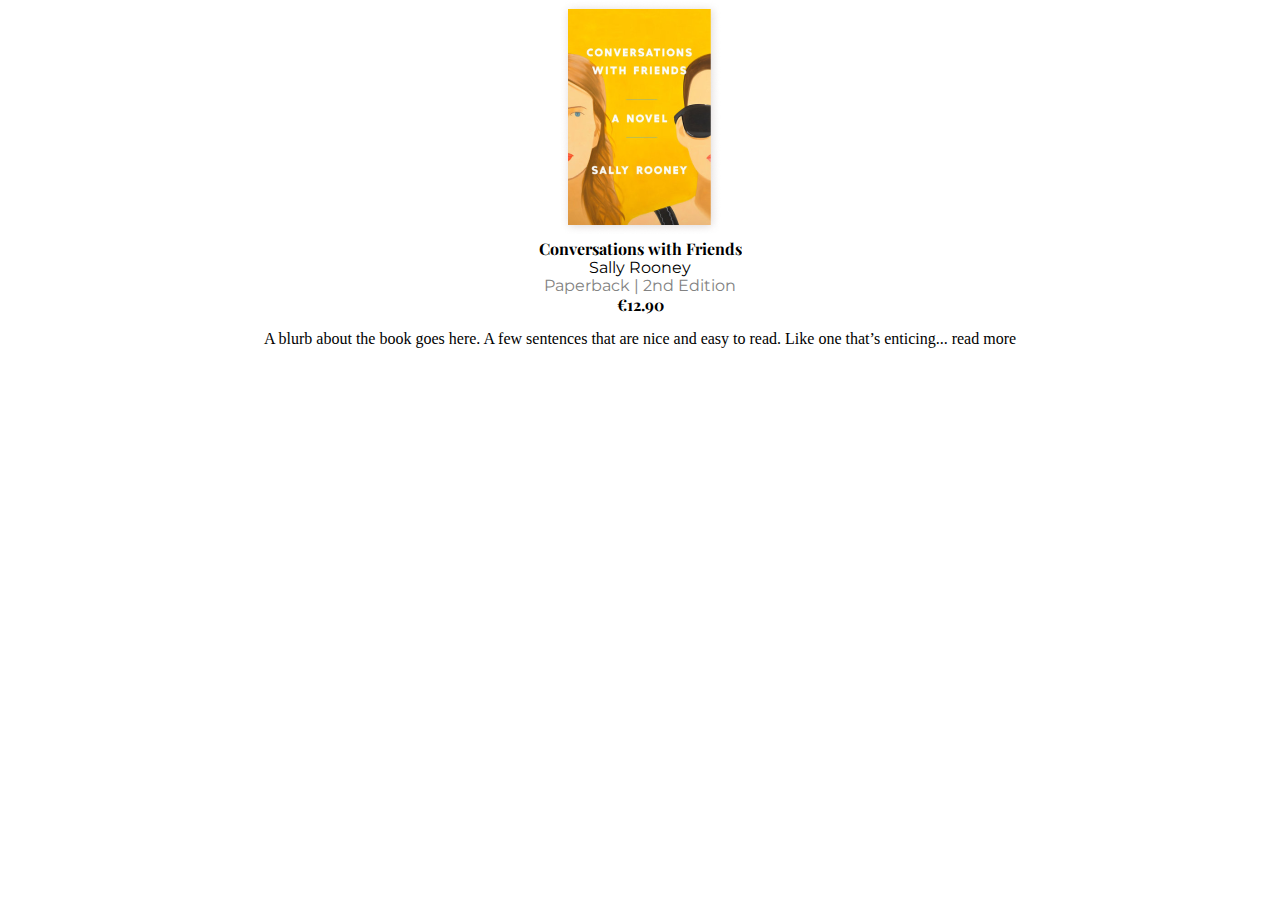
==== book_page.html @ b1493ac8 "add book page" ====
<!DOCTYPE html>
<html lang="en">
<head>
    <meta charset="UTF-8">
    <meta http-equiv="X-UA-Compatible" content="IE=edge">
    <meta name="viewport" content="width=device-width, initial-scale=1.0">
    <title>Book Page</title>
    <link rel="stylesheet" href="./assets/styles/normalize.css">
    <link rel="stylesheet" href="./assets/styles/book_page.css">
    <link href="https://fonts.googleapis.com/css2?family=Playfair+Display:wght@400;700&display=swap" rel="stylesheet">
    <link href="https://fonts.googleapis.com/css2?family=Montserrat&family=Playfair+Display:wght@400;700&display=swap" rel="stylesheet">

</head>
<body>
    <section class="book">
    <img class="book_image" src="./assets/images/home_book1.png">
    <div class="book_name">Conversations
        with Friends</div>
    <div class="book_author">Sally Rooney</div>
    <div class="book_edition">Paperback  |  2nd Edition</div>
    <div class="book_price">€12.90</div>
    <p>A blurb about the book goes here. A few sentences that are nice and easy to read. Like one that’s enticing... read more</p>
</section>
</body>
</html>
---- assets/styles/book_page.css ----
.book {
    text-align: center;
}

.book_name {
    font-family: "Playfair Display", serif;
    font-weight: 700;
}

.book_author {
    font-family: "Montserrat", serif;
    font-weight: 400;
}

.book_edition {
    font-family: "Montserrat", serif;
    font-weight: 400;
    color: #828282;
}

.book_price {
    font-family: "Playfair Display", serif;
    font-weight: 700;
}
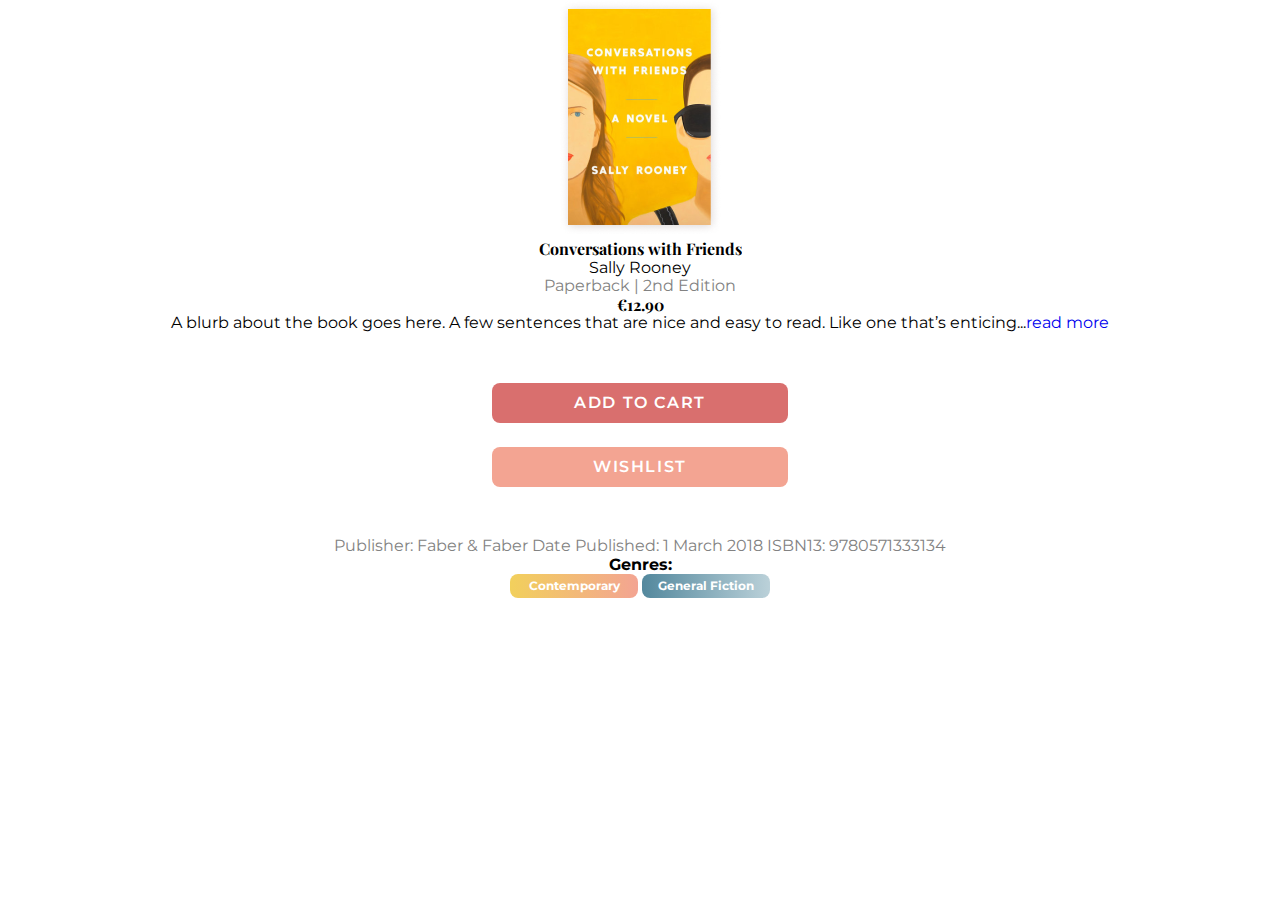
==== commit 42ee6465: "add button" ====
--- a/book_page.html
+++ b/book_page.html
@@ -19,7 +19,19 @@
     <div class="book_author">Sally Rooney</div>
     <div class="book_edition">Paperback  |  2nd Edition</div>
     <div class="book_price">€12.90</div>
-    <p>A blurb about the book goes here. A few sentences that are nice and easy to read. Like one that’s enticing... read more</p>
+    <div class="book_blurb">A blurb about the book goes here. A few sentences that are nice and easy to read. Like one that’s enticing...<a class="read" href="#">read more</a> </div>
+</section>
+<div class="btn">
+<button class="btn_add">Add to Cart</button>
+<button class="btn_wish">Wishlist</button>
+</div>
+<div class="publisher">Publisher: Faber & Faber Date Published: 1 March 2018 ISBN13: 9780571333134</div>
+<section class="genres">
+    <div class="genres_head">Genres:</div>
+    <div class="button">
+        <button class="btn_contemp">Contemporary</button>
+        <button class="btn_fiction">General Fiction</button>
+    </div>
 </section>
 </body>
 </html>--- a/assets/styles/book_page.css
+++ b/assets/styles/book_page.css
@@ -21,4 +21,96 @@
 .book_price {
     font-family: "Playfair Display", serif;
     font-weight: 700;
+}
+
+.book_blurb {
+    font-family: "Montserrat", serif;
+    font-weight: 400;
+
+}
+
+.btn_add {
+    width: 296px;
+    height: 40px;
+    text-align: center;
+    background: #D96F6E;
+    border-radius: 8px;
+    font-family: "Montserrat", serif;
+    font-weight: 600;
+    letter-spacing: 0.1em;
+    text-transform: uppercase;
+    color: #FFFFFF;
+    border: none;
+    margin: 1%;
+}
+
+.btn_wish {
+    width: 296px;
+    height: 40px;
+    background: #F3A492;
+    border-radius: 8px;
+    font-family: "Montserrat", serif;
+    font-weight: 600;
+    letter-spacing: 0.1em;
+    text-transform: uppercase;
+    color: #FFFFFF;
+    border: none;
+    margin: 1%;
+}
+
+.publisher {
+    font-family: "Montserrat", serif;
+    font-weight: normal;
+    color: #828282;
+    text-align: center;
+}
+
+.genres {
+    display: flex;
+    align-items: center;
+    flex-direction: column;
+}
+
+.genres_head {
+    font-family: "Montserrat", serif;
+    font-weight: 700;
+    text-align: center;
+
+}
+
+.btn_contemp {
+    width: 128px;
+    height: 24px;
+    font-size: 12px;
+    font-family: "Montserrat", serif;
+    font-style: normal;
+    font-weight: 700;
+    background: linear-gradient(90deg, #F2D05C 0%, #F3A492 100%);
+    border-radius: 8px;
+    border: none;
+    color: #FFFFFF;
+}
+
+.btn_fiction {
+    width: 128px;
+    height: 24px;
+    font-size: 12px;
+    font-family: "Montserrat", serif;
+    font-style: normal;
+    font-weight: 700;
+    background: linear-gradient(90deg, #53889D 0%, #BBD1D9 100%);
+    border-radius: 8px;
+    border: none;
+    color: #FFFFFF;
+}
+
+.read {
+    text-decoration: none;
+}
+
+.btn {
+    display: flex;
+    flex-direction: column;
+    align-items: center;
+    padding: 3%;
 }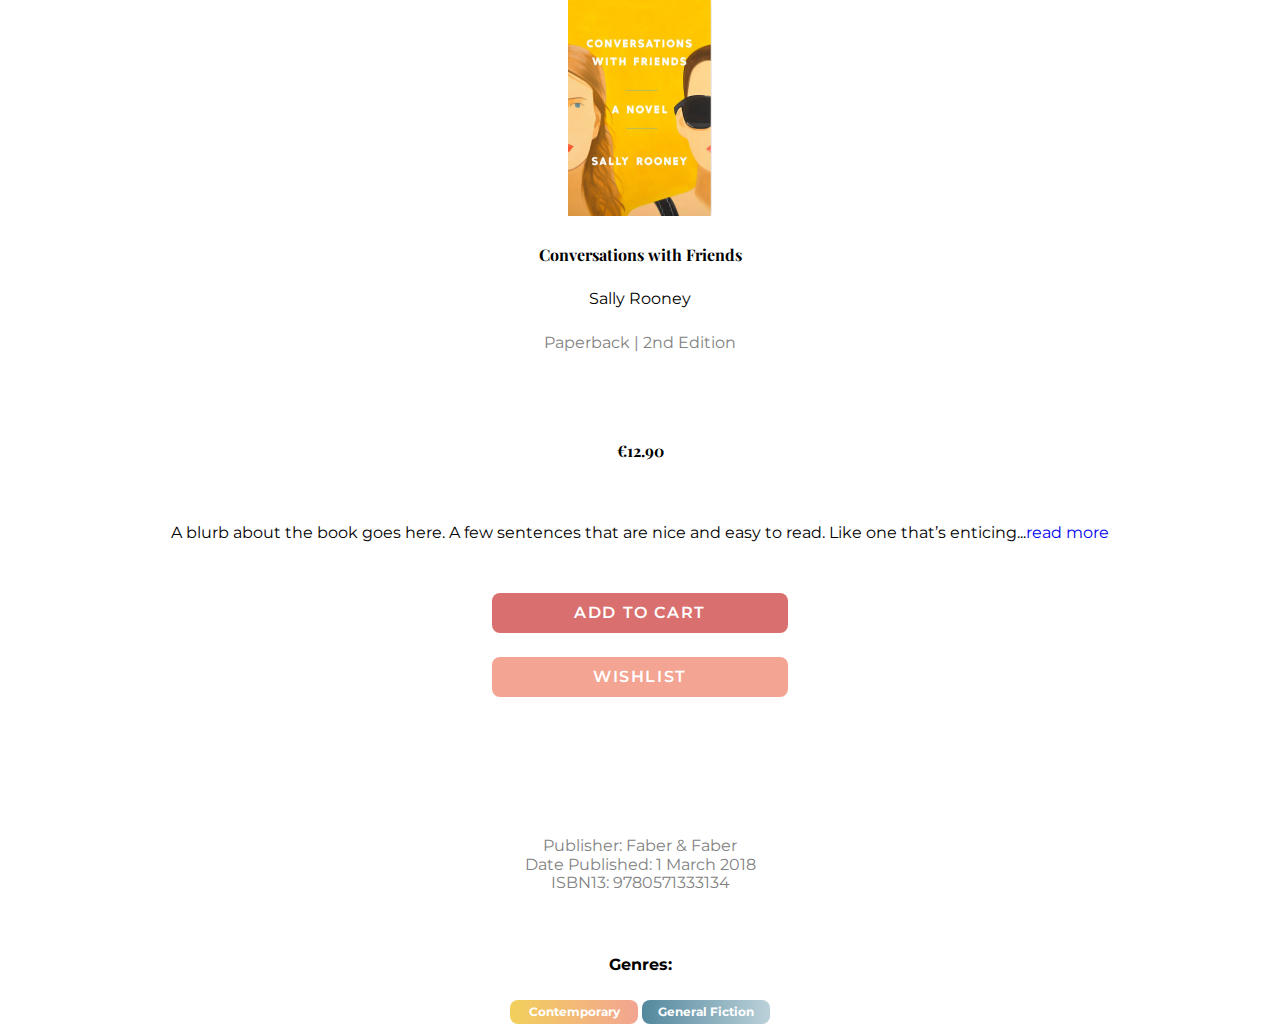
==== commit afd1f786: "padding" ====
--- a/book_page.html
+++ b/book_page.html
@@ -25,7 +25,7 @@
 <button class="btn_add">Add to Cart</button>
 <button class="btn_wish">Wishlist</button>
 </div>
-<div class="publisher">Publisher: Faber & Faber Date Published: 1 March 2018 ISBN13: 9780571333134</div>
+<div class="publisher">Publisher: Faber & Faber<br> Date Published: 1 March 2018<br> ISBN13: 9780571333134</div>
 <section class="genres">
     <div class="genres_head">Genres:</div>
     <div class="button">
--- a/assets/styles/book_page.css
+++ b/assets/styles/book_page.css
@@ -5,6 +5,7 @@
 .book_name {
     font-family: "Playfair Display", serif;
     font-weight: 700;
+    padding: 2%;
 }
 
 .book_author {
@@ -16,11 +17,13 @@
     font-family: "Montserrat", serif;
     font-weight: 400;
     color: #828282;
+    padding: 2%;
 }
 
 .book_price {
     font-family: "Playfair Display", serif;
     font-weight: 700;
+    padding: 5%;
 }
 
 .book_blurb {
@@ -63,19 +66,21 @@
     font-weight: normal;
     color: #828282;
     text-align: center;
+    padding-top: 7%;
 }
 
 .genres {
     display: flex;
     align-items: center;
     flex-direction: column;
+    padding-top: 5%;
 }
 
 .genres_head {
     font-family: "Montserrat", serif;
     font-weight: 700;
     text-align: center;
-
+    padding-bottom: 2%;
 }
 
 .btn_contemp {
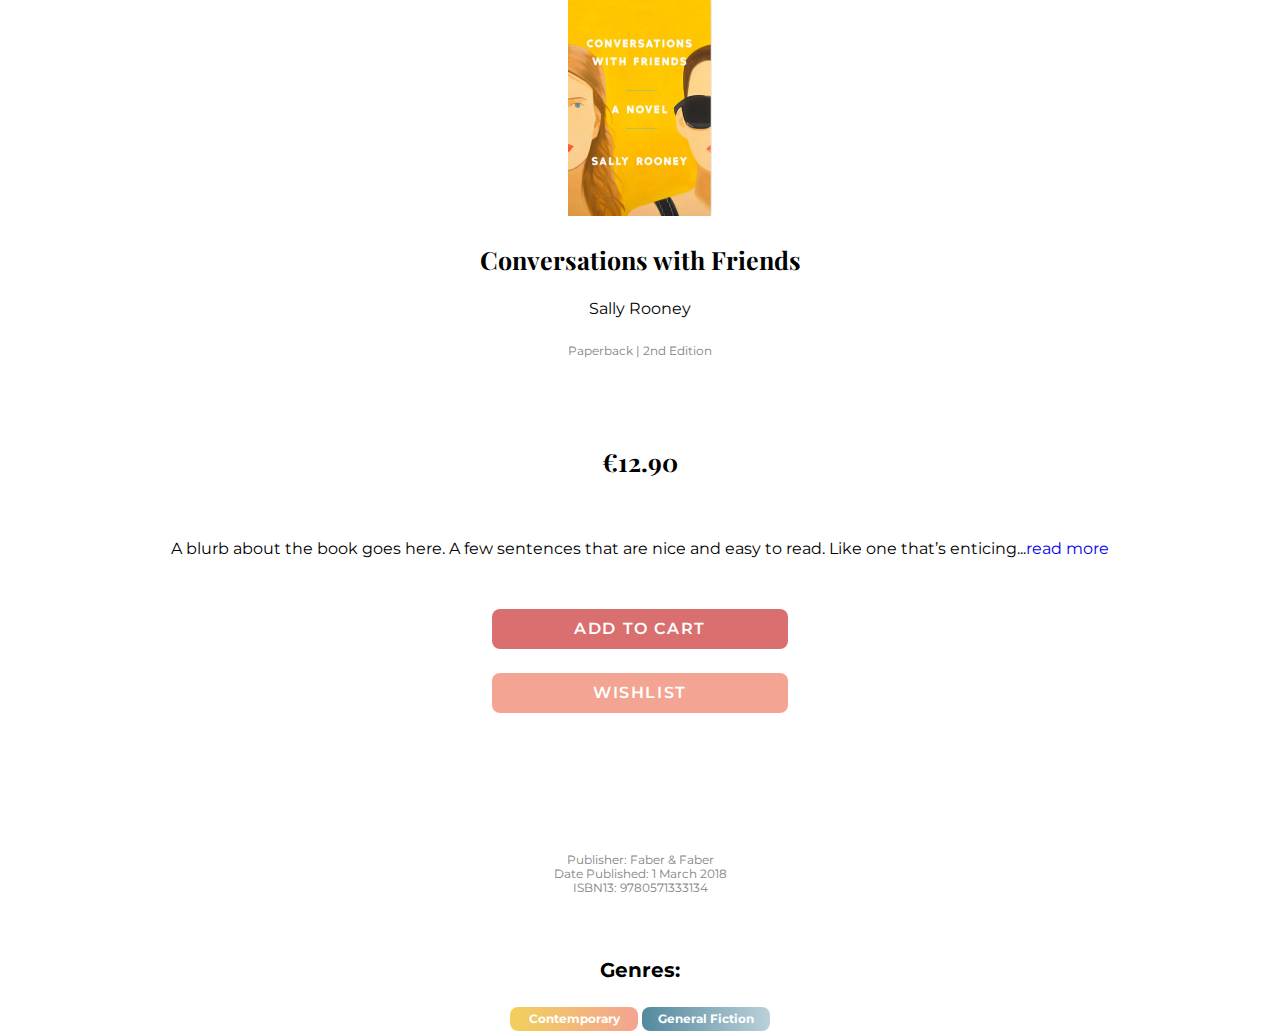
==== commit 3cd9c377: "font size" ====
--- a/book_page.html
+++ b/book_page.html
@@ -14,8 +14,7 @@
 <body>
     <section class="book">
     <img class="book_image" src="./assets/images/home_book1.png">
-    <div class="book_name">Conversations
-        with Friends</div>
+    <div class="book_name">Conversations with Friends</div>
     <div class="book_author">Sally Rooney</div>
     <div class="book_edition">Paperback  |  2nd Edition</div>
     <div class="book_price">€12.90</div>
--- a/assets/styles/book_page.css
+++ b/assets/styles/book_page.css
@@ -5,17 +5,20 @@
 .book_name {
     font-family: "Playfair Display", serif;
     font-weight: 700;
+    font-size: 25px;
     padding: 2%;
 }
 
 .book_author {
     font-family: "Montserrat", serif;
     font-weight: 400;
+    font-size: 16px;
 }
 
 .book_edition {
     font-family: "Montserrat", serif;
     font-weight: 400;
+    font-size: 12px;
     color: #828282;
     padding: 2%;
 }
@@ -23,12 +26,14 @@
 .book_price {
     font-family: "Playfair Display", serif;
     font-weight: 700;
+    font-size: 25px;
     padding: 5%;
 }
 
 .book_blurb {
     font-family: "Montserrat", serif;
     font-weight: 400;
+    font-size: 16px;
 
 }
 
@@ -40,6 +45,7 @@
     border-radius: 8px;
     font-family: "Montserrat", serif;
     font-weight: 600;
+    font-size: 16px;
     letter-spacing: 0.1em;
     text-transform: uppercase;
     color: #FFFFFF;
@@ -54,6 +60,7 @@
     border-radius: 8px;
     font-family: "Montserrat", serif;
     font-weight: 600;
+    font-size: 16px;
     letter-spacing: 0.1em;
     text-transform: uppercase;
     color: #FFFFFF;
@@ -64,6 +71,7 @@
 .publisher {
     font-family: "Montserrat", serif;
     font-weight: normal;
+    font-size: 12px;
     color: #828282;
     text-align: center;
     padding-top: 7%;
@@ -79,6 +87,7 @@
 .genres_head {
     font-family: "Montserrat", serif;
     font-weight: 700;
+    font-size: 20px;
     text-align: center;
     padding-bottom: 2%;
 }
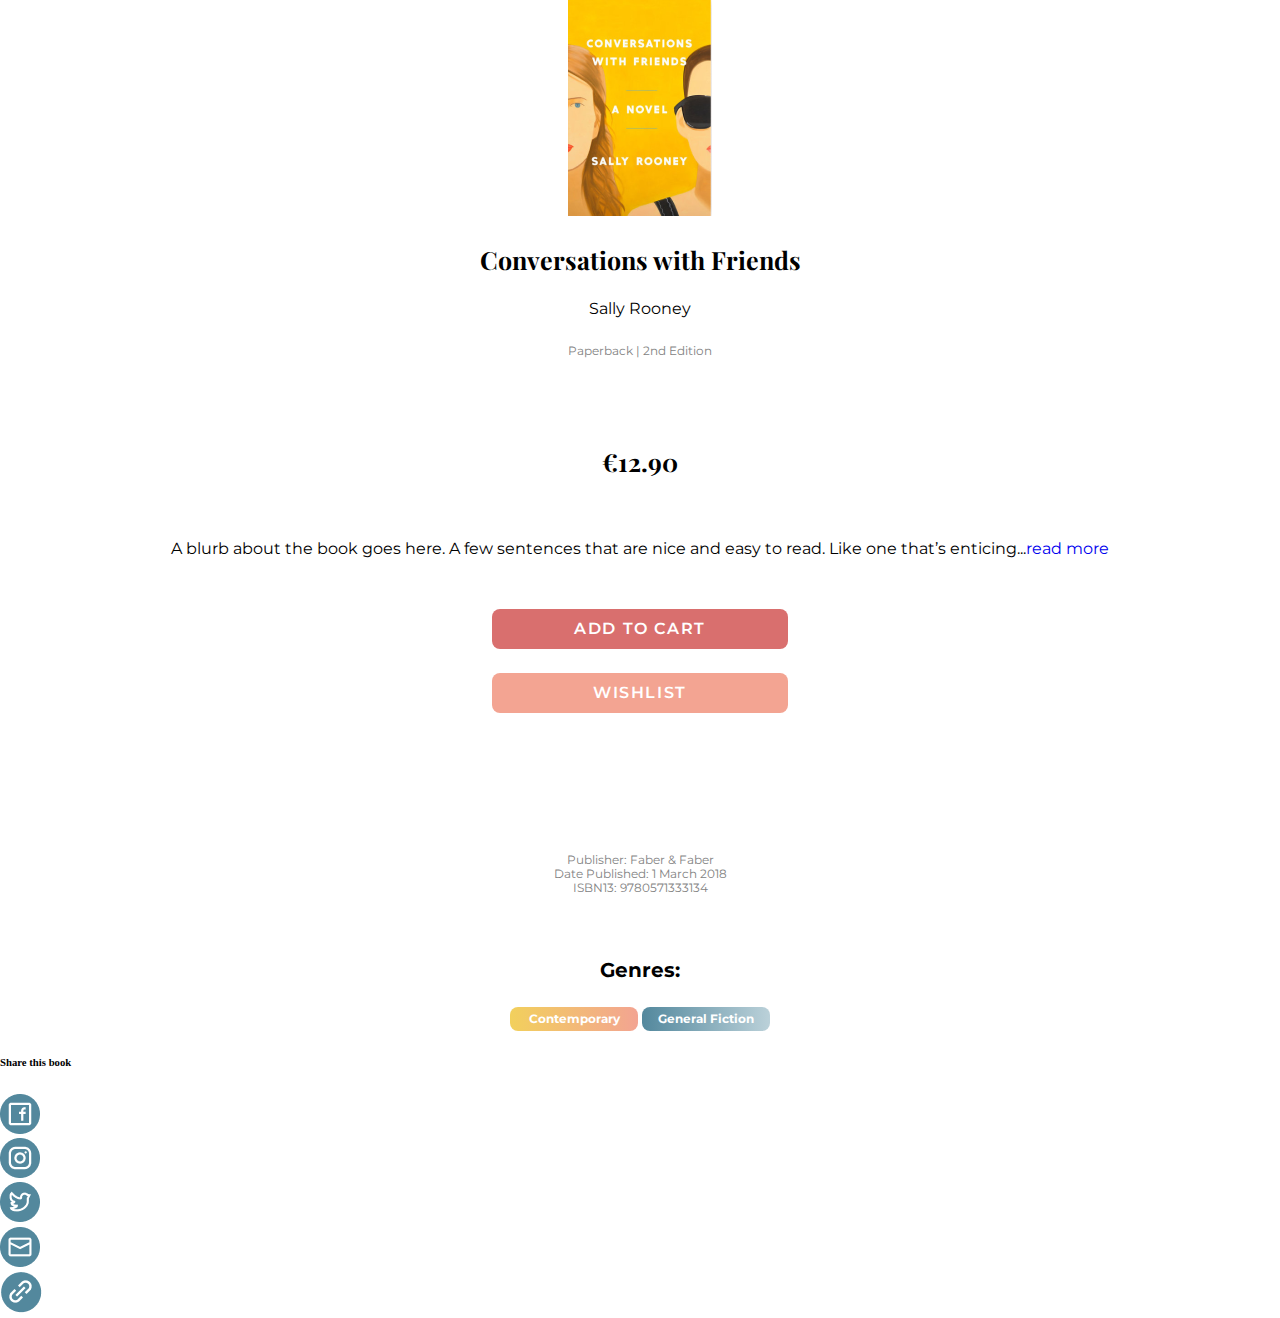
==== commit 69e28039: "Add files via upload" ====
--- a/book_page.html
+++ b/book_page.html
@@ -1,5 +1,6 @@
 <!DOCTYPE html>
 <html lang="en">
+
 <head>
     <meta charset="UTF-8">
     <meta http-equiv="X-UA-Compatible" content="IE=edge">
@@ -8,29 +9,56 @@
     <link rel="stylesheet" href="./assets/styles/normalize.css">
     <link rel="stylesheet" href="./assets/styles/book_page.css">
     <link href="https://fonts.googleapis.com/css2?family=Playfair+Display:wght@400;700&display=swap" rel="stylesheet">
-    <link href="https://fonts.googleapis.com/css2?family=Montserrat&family=Playfair+Display:wght@400;700&display=swap" rel="stylesheet">
+    <link href="https://fonts.googleapis.com/css2?family=Montserrat&family=Playfair+Display:wght@400;700&display=swap"
+        rel="stylesheet">
 
 </head>
+
 <body>
     <section class="book">
-    <img class="book_image" src="./assets/images/home_book1.png">
-    <div class="book_name">Conversations with Friends</div>
-    <div class="book_author">Sally Rooney</div>
-    <div class="book_edition">Paperback  |  2nd Edition</div>
-    <div class="book_price">€12.90</div>
-    <div class="book_blurb">A blurb about the book goes here. A few sentences that are nice and easy to read. Like one that’s enticing...<a class="read" href="#">read more</a> </div>
-</section>
-<div class="btn">
-<button class="btn_add">Add to Cart</button>
-<button class="btn_wish">Wishlist</button>
-</div>
-<div class="publisher">Publisher: Faber & Faber<br> Date Published: 1 March 2018<br> ISBN13: 9780571333134</div>
-<section class="genres">
-    <div class="genres_head">Genres:</div>
-    <div class="button">
-        <button class="btn_contemp">Contemporary</button>
-        <button class="btn_fiction">General Fiction</button>
+        <img class="book_image" src="./assets/images/home_book1.png">
+        <div class="book_name">Conversations with Friends</div>
+        <div class="book_author">Sally Rooney</div>
+        <div class="book_edition">Paperback | 2nd Edition</div>
+        <div class="book_price">€12.90</div>
+        <div class="book_blurb">A blurb about the book goes here. A few sentences that are nice and easy to read. Like
+            one that’s enticing...<a class="read" href="#">read more</a> </div>
+    </section>
+    <div class="btn">
+        <button class="btn_add">Add to Cart</button>
+        <button class="btn_wish">Wishlist</button>
     </div>
-</section>
+    <div class="publisher">Publisher: Faber & Faber<br> Date Published: 1 March 2018<br> ISBN13: 9780571333134</div>
+    <section class="genres">
+        <div class="genres_head">Genres:</div>
+        <div class="button">
+            <button class="btn_contemp">Contemporary</button>
+            <button class="btn_fiction">General Fiction</button>
+        </div>
+    </section>
+    <h6>Share this book</h6>
+    <section class="share">
+        <div class="share_facebook">
+            <a href="https://facebook.com" target="_blank">
+                <img class="share_icon" src="./assets/icons/book_share_facebook.png" /> </a>
+        </div>
+        <div class="share_instagram">
+            <a href="https://instagram.com" target="_blank">
+                <img class="share_icon" src="./assets/icons/book_share_instagram.png" /> </a>
+        </div>
+        <div class="share_twitter">
+            <a href="https://twitter.com/" target="_blank">
+                <img class="share_icon" src="./assets/icons/book_share_twitter.png" /> </a>
+        </div>
+        <div class="share_email">
+            <a href="https://gmail.com" target="_blank">
+                <img class="share_icon" src="./assets/icons/book_share_email.png" /> </a>
+        </div>
+        <div class="share_link">
+            <a href="" target="_blank">
+                <img class="share_icon" src="./assets/icons/book_share_link.png" /> </a>
+        </div>
+    </section>
 </body>
+
 </html>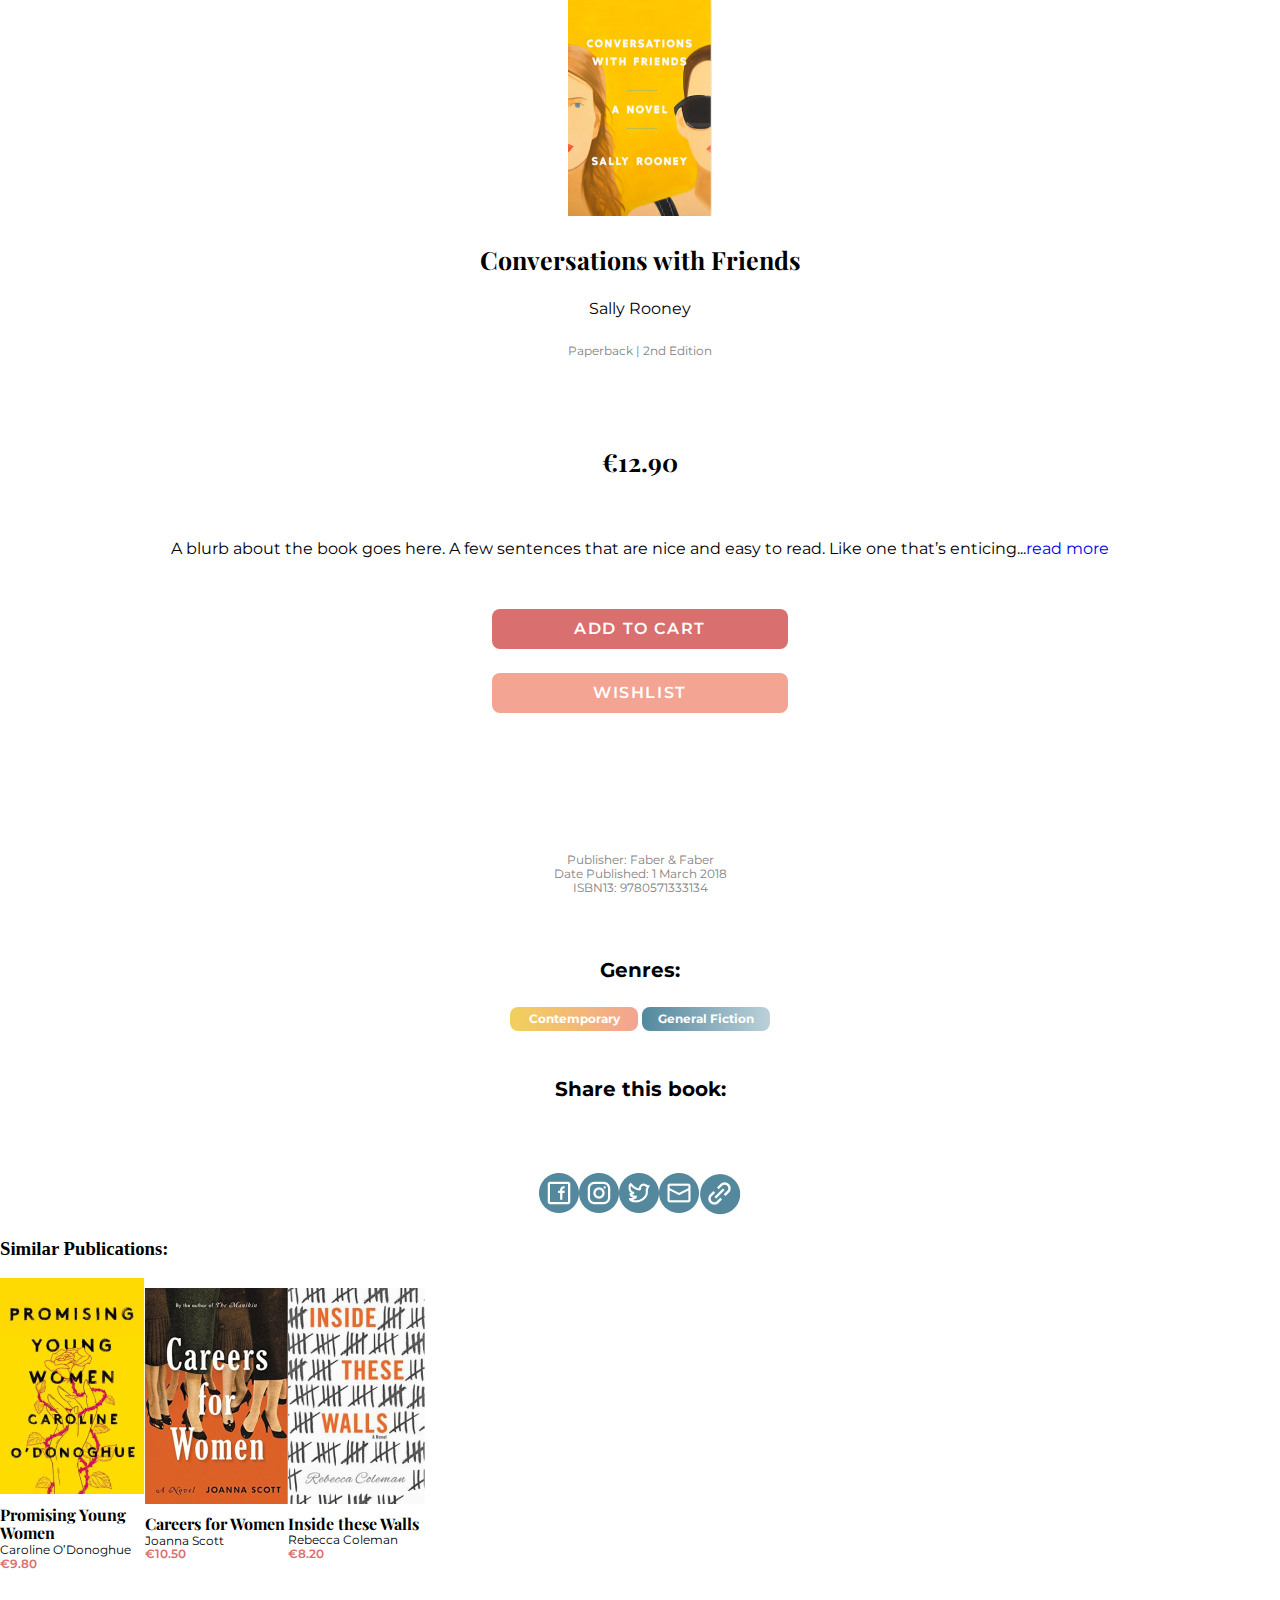
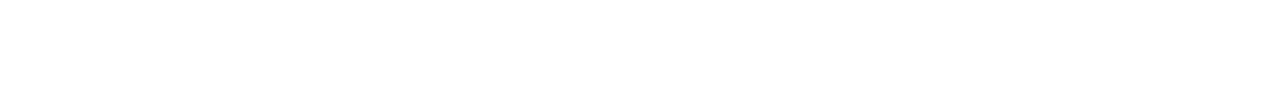
==== commit c9163c51: "add list home" ====
--- a/book_page.html
+++ b/book_page.html
@@ -36,7 +36,7 @@
             <button class="btn_fiction">General Fiction</button>
         </div>
     </section>
-    <h6>Share this book</h6>
+    <h6>Share this book:</h6>
     <section class="share">
         <div class="share_facebook">
             <a href="https://facebook.com" target="_blank">
@@ -59,6 +59,28 @@
                 <img class="share_icon" src="./assets/icons/book_share_link.png" /> </a>
         </div>
     </section>
+</section>
+<h3>Similar Publications:</h3>
+<section class="publications">
+    <div>
+<img class="publications_image" src="./assets/images/book_pub1.png">
+<div class="publications_name">Promising Young<br>Women</div>
+<div class="publications_author">Caroline O’Donoghue</div>
+<div class="publications_price">€9.80</div>
+</div>
+<div>
+    <img class="publications_image" src="./assets/images/book_pub2.png">
+    <div class="publications_name">Careers for Women</div>
+    <div class="publications_author">Joanna Scott</div>
+    <div class="publications_price">€10.50</div>
+    </div>
+    <div>
+        <img class="publications_image" src="./assets/images/book_pub3.png">
+        <div class="publications_name">Inside these Walls</div>
+        <div class="publications_author">Rebecca Coleman</div>
+        <div class="publications_price">€8.20</div>
+        </div>
+</section>
 </body>
 
 </html>--- a/assets/styles/book_page.css
+++ b/assets/styles/book_page.css
@@ -68,6 +68,23 @@
     margin: 1%;
 }
 
+h6 {
+    font-family: "Montserrat", serif;
+    font-weight: 700;
+    font-size: 20px;
+    text-align: center;
+    padding-bottom: 2%;
+}
+
+.share {
+    text-align: center;
+    display: flex;
+    flex-direction: row;
+    justify-content: center;
+
+}
+
+
 .publisher {
     font-family: "Montserrat", serif;
     font-weight: normal;
@@ -127,4 +144,50 @@
     flex-direction: column;
     align-items: center;
     padding: 3%;
+}
+
+.publications {
+    display: flex;
+    overflow-x: auto;
+    padding-bottom: 10%;
+    align-items: center;
+
+}
+
+.publications::-webkit-scrollbar {
+    display: none;
+}
+
+.h3 {
+    font-family: "Playfair Display", serif;
+    font-weight: 700;
+    font-size: 20px;
+    text-align: center;
+}
+
+.publications_image {
+    padding-right: 10%;
+    padding-bottom: 5%;
+}
+
+.publications_name {
+    font-family: "Playfair Display", serif;
+    font-weight: 700;
+    font-size: 16px;
+}
+
+.publications_author {
+    font-size: 12px;
+    font-family: "Montserrat", serif;
+    font-style: normal;
+    font-weight: 400;
+}
+
+.publications_price {
+    font-size: 12px;
+    font-family: "Montserrat", serif;
+    font-style: normal;
+    font-weight: 600;
+    color: #D96F6E;
+
 }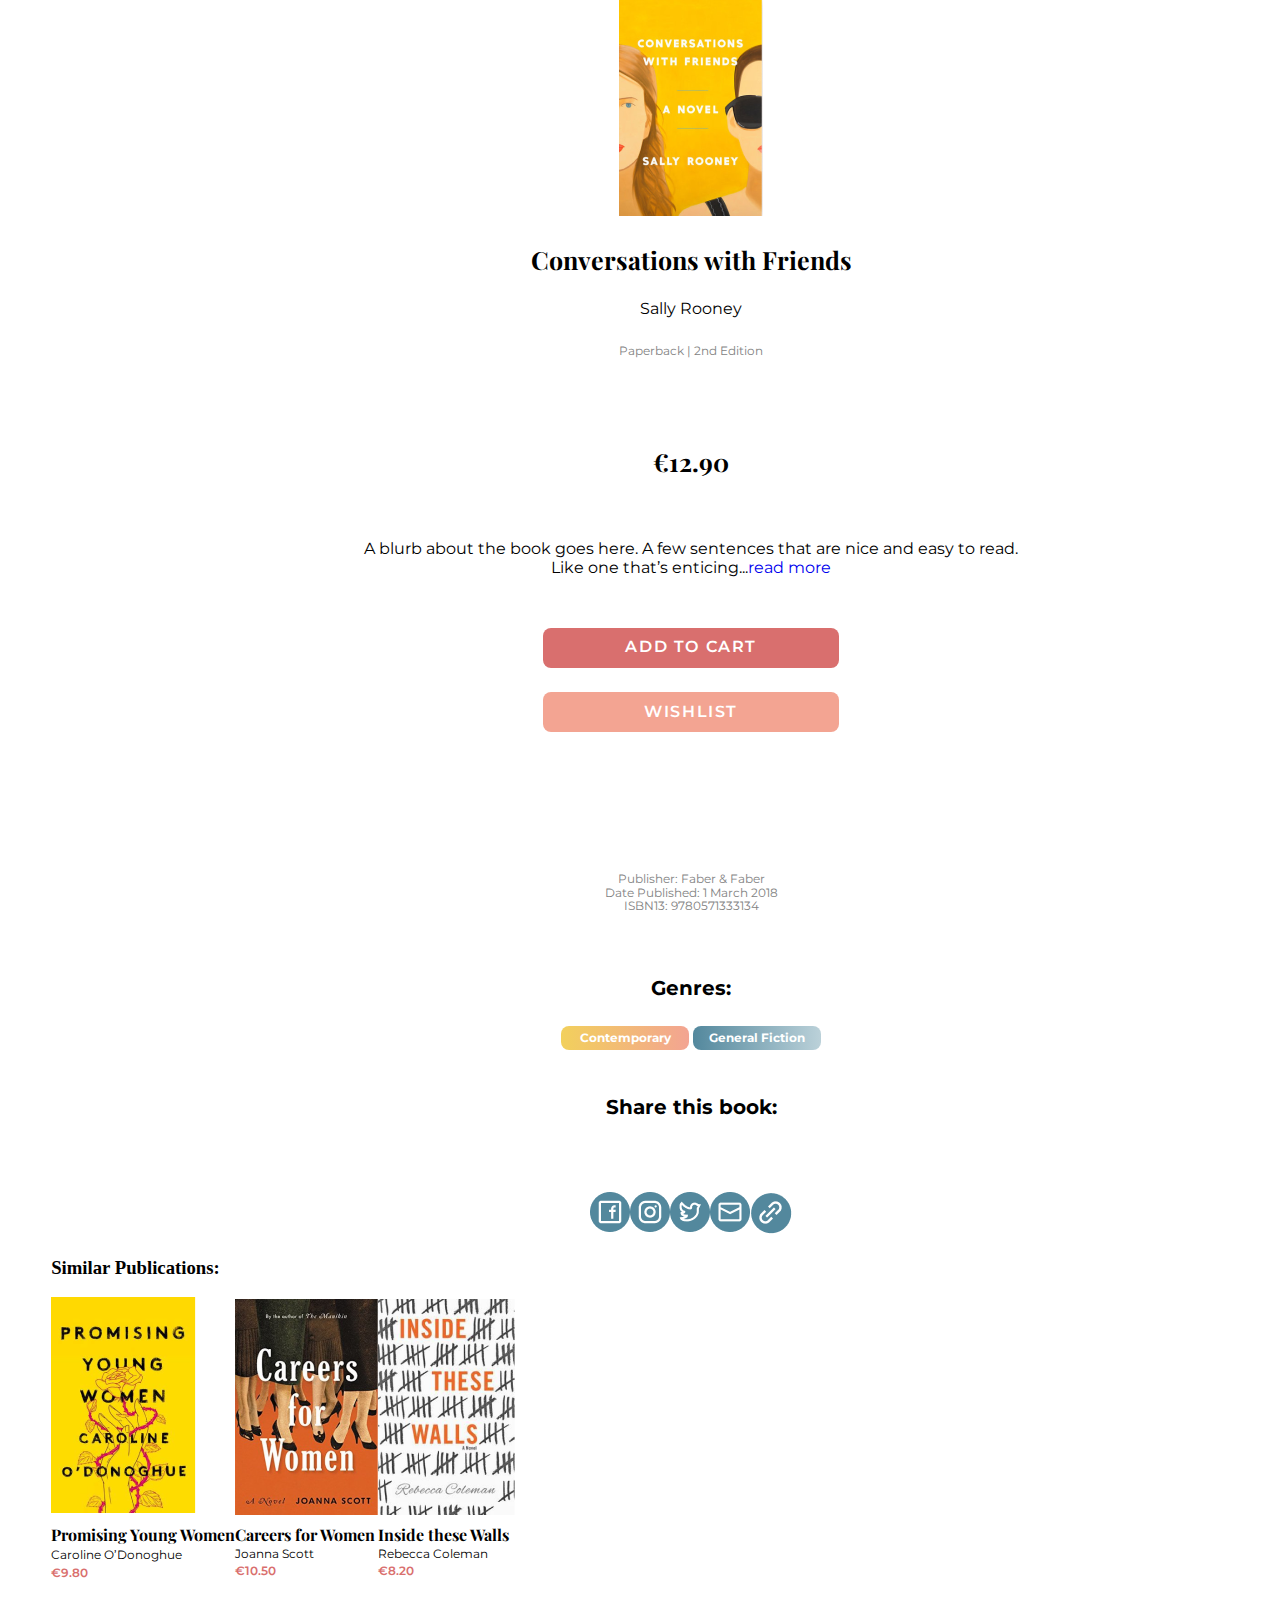
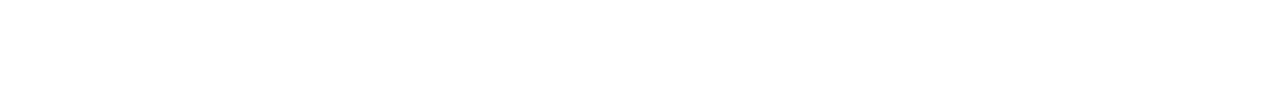
==== commit 528149a0: "href" ====
--- a/book_page.html
+++ b/book_page.html
@@ -16,13 +16,12 @@
 
 <body>
     <section class="book">
-        <img class="book_image" src="./assets/images/home_book1.png">
+        <img class="book_image" src="./assets/images/home_book1.png" alt="not loaded">
         <div class="book_name">Conversations with Friends</div>
         <div class="book_author">Sally Rooney</div>
         <div class="book_edition">Paperback | 2nd Edition</div>
         <div class="book_price">€12.90</div>
-        <div class="book_blurb">A blurb about the book goes here. A few sentences that are nice and easy to read. Like
-            one that’s enticing...<a class="read" href="#">read more</a> </div>
+        <div class="book_blurb">A blurb about the book goes here. A few sentences that are nice and easy to read.<br> Like one that’s enticing...<a class="read" href="#">read more</a> </div>
     </section>
     <div class="btn">
         <button class="btn_add">Add to Cart</button>
@@ -63,19 +62,19 @@
 <h3>Similar Publications:</h3>
 <section class="publications">
     <div>
-<img class="publications_image" src="./assets/images/book_pub1.png">
-<div class="publications_name">Promising Young<br>Women</div>
+<img class="publications_image" src="./assets/images/book_pub1.png" alt="not loaded">
+<div class="publications_name">Promising Young Women</div>
 <div class="publications_author">Caroline O’Donoghue</div>
 <div class="publications_price">€9.80</div>
 </div>
 <div>
-    <img class="publications_image" src="./assets/images/book_pub2.png">
-    <div class="publications_name">Careers for Women</div>
+    <img class="publications_image" src="./assets/images/book_pub2.png" alt="not loaded">
+    <div class="publications_name">Careers for Women </div>
     <div class="publications_author">Joanna Scott</div>
     <div class="publications_price">€10.50</div>
     </div>
     <div>
-        <img class="publications_image" src="./assets/images/book_pub3.png">
+        <img class="publications_image" src="./assets/images/book_pub3.png" alt="not loaded">
         <div class="publications_name">Inside these Walls</div>
         <div class="publications_author">Rebecca Coleman</div>
         <div class="publications_price">€8.20</div>
--- a/assets/styles/book_page.css
+++ b/assets/styles/book_page.css
@@ -1,3 +1,9 @@
+body {
+    width: 100%;
+    height: 100%;
+    padding-left: 4%;
+}
+
 .book {
     text-align: center;
 }
@@ -174,6 +180,7 @@
     font-family: "Playfair Display", serif;
     font-weight: 700;
     font-size: 16px;
+    padding-bottom: 2%;
 }
 
 .publications_author {
@@ -181,6 +188,7 @@
     font-family: "Montserrat", serif;
     font-style: normal;
     font-weight: 400;
+    padding-bottom: 2%;
 }
 
 .publications_price {
